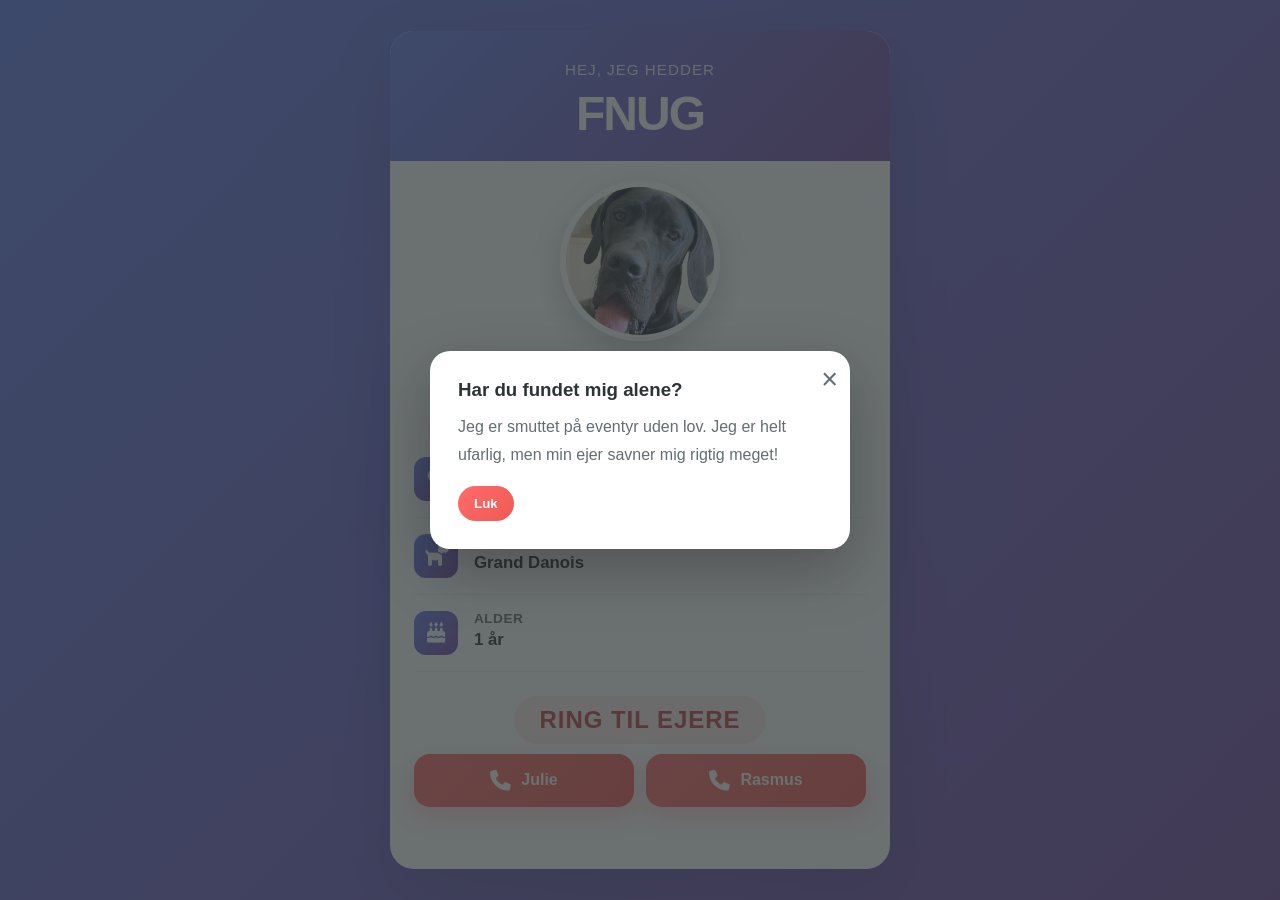
==== Fnug/index.html @ 240e0c10 "Added Fnug's profile page with updated information, including a new image, name, breed, and birthday" ====
<!DOCTYPE html>
<html lang="da">
<head>
    <meta charset="UTF-8">
    <meta name="viewport" content="width=device-width, initial-scale=1.0">
    <title>Mød min hund - Marvin</title>
    <link rel="stylesheet" href="https://cdnjs.cloudflare.com/ajax/libs/font-awesome/6.4.0/css/all.min.css">
    <link rel="stylesheet" href="../styles.css">
</head>
<body>

    <div class="profile-card">
        <div class="header-banner">
            <h2>Hej, jeg hedder</h2>
            <h1>FNUG</h1>
        </div>

        <img src="Fnug.JPEG" alt="Billede af hunden Fnug" class="avatar">

        <div class="content">
            <button class="status-badge" id="open-modal" type="button">
                <i class="fas fa-exclamation-circle"></i>
                Har du fundet mig alene?
            </button>

            <div class="info-section">
                <div class="info-item">
                    <div class="info-icon">
                        <i class="fas fa-map-marker-alt"></i>
                    </div>
                    <div class="info-content">
                        <div class="info-label">Adresse</div>
                        <a class="info-value address-link" href="https://www.google.com/maps/dir/?api=1&destination=Markusvej%2015%2C%208471%20Sabro" target="_blank" rel="noopener noreferrer" aria-label="Start navigation to the address">
                            Markusvej 15, 8471 Sabro
                        </a>
                    </div>
                </div>

                <div class="info-item">
                    <div class="info-icon">
                        <i class="fas fa-dog"></i>
                    </div>
                    <div class="info-content">
                        <div class="info-label">Race</div>
                        <div class="info-value">Grand Danois</div>
                    </div>
                </div>

                <div class="info-item">
                    <div class="info-icon">
                        <i class="fas fa-birthday-cake"></i>
                    </div>
                    <div class="info-content">
                        <div class="info-label">Alder</div>
                        <div class="info-value" id="age-value">Beregner alder...</div>
                    </div>
                </div>

            <div class="contact-footer">
                <div class="contact-label">Ring til ejere</div>
                <div class="contact-buttons">
                    <a href="tel:+4529391418" class="cta-button contact-button">
                        <i class="fas fa-phone"></i>
                        <span>Julie</span>
                    </a>
                <a href="tel:+4525357439" class="cta-button contact-button">
                    <i class="fas fa-phone"></i>
                    <span>Rasmus</span>
                </a>
                </div>
            </div>

            </div>
        </div>
    </div>

    <div class="modal-overlay" id="info-modal" aria-hidden="true" onclick="if (event.target === this) closeModal()">
        <div class="modal-card" role="dialog" aria-modal="true" aria-labelledby="modal-title">
            <button class="modal-close" id="close-modal" type="button" aria-label="Luk modal" onclick="closeModal()">×</button>
            <h3 id="modal-title">Har du fundet mig alene?</h3>
            <p>Jeg er smuttet på eventyr uden lov. Jeg er helt ufarlig, men min ejer savner mig rigtig meget!</p>
            <button class="modal-action" type="button" onclick="closeModal()">Luk</button>
        </div>
    </div>

    <script>
        const birthday = new Date('2025-09-17');
        const ageValue = document.getElementById('age-value');
        const modal = document.getElementById('info-modal');
        const openModalButton = document.getElementById('open-modal');
        const closeModalButton = document.getElementById('close-modal');
        const storageKey = 'fnug-info-modal-seen';

        function calculateAge(birthDate) {
            const today = new Date();
            let age = today.getFullYear() - birthDate.getFullYear();
            const monthDifference = today.getMonth() - birthDate.getMonth();

            if (monthDifference < 0 || (monthDifference === 0 && today.getDate() < birthDate.getDate())) {
                age--;
            }

            return age;
        }

        if (ageValue) {
            ageValue.textContent = `${calculateAge(birthday)} år`;
        }

        function openModal() {
            modal.classList.add('is-open');
            modal.setAttribute('aria-hidden', 'false');
            modal.style.display = 'flex';
            document.body.classList.add('modal-open');
        }

        function closeModal() {
            modal.classList.remove('is-open');
            modal.setAttribute('aria-hidden', 'true');
            modal.style.display = 'none';
            document.body.classList.remove('modal-open');
            localStorage.setItem(storageKey, 'true');
        }

        if (!localStorage.getItem(storageKey)) {
            openModal();
        }

        openModalButton?.addEventListener('click', openModal);
        closeModalButton?.addEventListener('click', (event) => {
            event.stopPropagation();
            closeModal();
        });

        document.addEventListener('keydown', (event) => {
            if (event.key === 'Escape' && modal.classList.contains('is-open')) {
                closeModal();
            }
        });
    </script>

</body>
</html>
---- styles.css ----
:root {
    --primary: #ff6b6b;
    --primary-dark: #ee5a52;
    --secondary: #4ecdc4;
    --background: linear-gradient(135deg, #667eea 0%, #764ba2 100%);
    --card-bg: #ffffff;
    --text-primary: #2d3436;
    --text-secondary: #636e72;
    --border-light: #f0f3f7;
    --success: #27ae60;
}

* {
    margin: 0;
    padding: 0;
    box-sizing: border-box;
}

body {
    font-family: -apple-system, BlinkMacSystemFont, "Segoe UI", Roboto, "Helvetica Neue", Arial, sans-serif;
    background: var(--background);
    color: var(--text-primary);
    min-height: 100vh;
    padding: 20px;
    display: flex;
    justify-content: center;
    align-items: center;
}

.profile-card {
    background: var(--card-bg);
    width: 100%;
    max-width: 500px;
    border-radius: 24px;
    box-shadow: 0 20px 60px rgba(0, 0, 0, 0.15);
    overflow: hidden;
    animation: slideUp 0.6s ease-out;
}

@keyframes slideUp {
    from {
        opacity: 0;
        transform: translateY(30px);
    }
    to {
        opacity: 1;
        transform: translateY(0);
    }
}

.header-banner {
    background: linear-gradient(135deg, #667eea 0%, #764ba2 100%);
    padding: 30px 24px 20px;
    text-align: center;
    color: white;
}

.avatar {
    width: 160px;
    height: 160px;
    border-radius: 50%;
    object-fit: cover;
    border: 6px solid white;
    margin: 20px auto 20px;
    display: block;
    box-shadow: 0 10px 30px rgba(0, 0, 0, 0.2);
}

h2 {
    font-size: 0.95rem;
    font-weight: 500;
    opacity: 0.9;
    margin-bottom: 8px;
    letter-spacing: 1px;
    text-transform: uppercase;
}

h1 {
    font-size: 3rem;
    font-weight: 800;
    margin: 0;
    letter-spacing: -2px;
}

.content {
    padding: 10px 24px 30px;
}

.status-badge {
    background: linear-gradient(135deg, #ff6b6b 0%, #ee5a52 100%);
    color: white;
    padding: 12px 20px;
    border: none;
    border-radius: 50px;
    font-weight: 700;
    font-size: 0.95rem;
    margin: 0 auto 28px;
    display: flex;
    align-items: center;
    justify-content: center;
    gap: 8px;
    width: fit-content;
    box-shadow: 0 4px 15px rgba(255, 107, 107, 0.3);
    animation: pulse 2s infinite;
    cursor: pointer;
    transition: transform 0.2s ease, box-shadow 0.2s ease;
}

.status-badge:hover {
    transform: translateY(-2px);
    box-shadow: 0 8px 20px rgba(255, 107, 107, 0.4);
}

@keyframes pulse {
    0%, 100% { transform: scale(1); }
    50% { transform: scale(1.05); }
}

.status-badge i {
    font-size: 1.1rem;
}

.bio-trigger {
    display: flex;
    align-items: center;
    justify-content: space-between;
    gap: 12px;
    width: 100%;
    border: none;
    background: #f8f9fa;
    color: var(--text-primary);
    padding: 18px 20px;
    border-radius: 12px;
    border-left: 4px solid var(--secondary);
    margin-bottom: 32px;
    font-size: 1.05rem;
    cursor: pointer;
    text-align: left;
    transition: transform 0.2s ease, box-shadow 0.2s ease;
}

.bio-trigger:hover {
    transform: translateY(-1px);
    box-shadow: 0 6px 20px rgba(0, 0, 0, 0.08);
}

.bio-trigger span {
    color: var(--secondary);
    font-weight: 700;
}

.modal-overlay {
    position: fixed;
    inset: 0;
    background: rgba(45, 52, 54, 0.7);
    display: none;
    align-items: center;
    justify-content: center;
    padding: 20px;
    z-index: 1000;
}

.modal-overlay.is-open {
    display: flex;
}

.modal-card {
    background: white;
    border-radius: 20px;
    padding: 28px;
    max-width: 420px;
    width: 100%;
    position: relative;
    box-shadow: 0 20px 60px rgba(0, 0, 0, 0.25);
}

.modal-card h3 {
    margin-bottom: 12px;
    color: var(--text-primary);
}

.modal-card p {
    line-height: 1.7;
    color: var(--text-secondary);
}

.modal-action {
    margin-top: 18px;
    border: none;
    background: linear-gradient(135deg, #ff6b6b 0%, #ee5a52 100%);
    color: white;
    padding: 10px 16px;
    border-radius: 999px;
    font-weight: 700;
    cursor: pointer;
}

.modal-close {
    position: absolute;
    top: 12px;
    right: 12px;
    border: none;
    background: transparent;
    font-size: 1.8rem;
    color: var(--text-secondary);
    cursor: pointer;
}

body.modal-open {
    overflow: hidden;
}

.info-section {
    margin-bottom: 32px;
    width: 100%;
}

.info-item {
    display: flex;
    align-items: flex-start;
    gap: 16px;
    padding: 16px 0;
    border-bottom: 1px solid var(--border-light);
}

.info-item:last-child {
    border-bottom: none;
}

.info-icon {
    width: 44px;
    height: 44px;
    background: linear-gradient(135deg, #667eea 0%, #764ba2 100%);
    border-radius: 12px;
    display: flex;
    align-items: center;
    justify-content: center;
    color: white;
    font-size: 1.3rem;
    flex-shrink: 0;
}

.info-content {
    flex: 1;
}

.info-label {
    font-size: 0.85rem;
    color: var(--text-secondary);
    font-weight: 600;
    text-transform: uppercase;
    letter-spacing: 0.5px;
    margin-bottom: 4px;
}

.info-value {
    font-size: 1.05rem;
    font-weight: 600;
    color: var(--text-primary);
}

.address-link {
    display: inline-block;
    text-decoration: none;
    color: var(--text-primary);
    transition: color 0.2s ease;
}

.address-link:hover {
    color: var(--secondary);
    text-decoration: underline;
}

.contact-footer {
    margin-top: 24px;
    text-align: center;
}

.contact-label {
    display: inline-block;
    margin-bottom: 10px;
    padding: 10px 25px;
    border-radius: 999px;
    background: rgba(255, 107, 107, 0.12);
    color: #c44545;
    font-size: 1.5rem;
    font-weight: 800;
    letter-spacing: 0.04em;
    text-transform: uppercase;
}

.contact-buttons {
    display: grid;
    grid-template-columns: 1fr 1fr;
    gap: 12px;
}

.cta-button {
    display: flex;
    align-items: center;
    justify-content: center;
    gap: 10px;
    background: linear-gradient(135deg, #ff6b6b 0%, #ee5a52 100%);
    color: white;
    text-decoration: none;
    padding: 16px 18px;
    border-radius: 16px;
    font-size: 1rem;
    font-weight: 700;
    border: none;
    cursor: pointer;
    box-shadow: 0 8px 25px rgba(255, 107, 107, 0.3);
    transition: all 0.3s ease;
    text-align: center;
    width: 100%;
}

.cta-button:hover {
    transform: translateY(-3px);
    box-shadow: 0 12px 35px rgba(255, 107, 107, 0.4);
}

.cta-button:active {
    transform: translateY(-1px);
}

.cta-button i {
    font-size: 1.3rem;
}

.footer-text {
    text-align: center;
    margin-top: 24px;
    font-size: 0.9rem;
    color: var(--text-secondary);
}

.landing-shell {
    width: 100%;
    max-width: 760px;
}

.landing-card {
    max-width: 760px;
}

.landing-intro {
    text-align: center;
    margin-bottom: 24px;
    color: var(--text-secondary);
    font-size: 1.05rem;
    line-height: 1.7;
}

.dogs-grid {
    display: grid;
    grid-template-columns: repeat(2, minmax(0, 1fr));
    gap: 18px;
}

.dog-card-link {
    text-decoration: none;
    color: inherit;
}

.dog-card {
    background: linear-gradient(145deg, #ffffff, #f9fbfd);
    border: 1px solid var(--border-light);
    border-radius: 20px;
    padding: 24px 20px;
    text-align: center;
    transition: transform 0.2s ease, box-shadow 0.2s ease;
    box-shadow: 0 8px 24px rgba(0, 0, 0, 0.06);
}

.dog-card:hover {
    transform: translateY(-3px);
    box-shadow: 0 12px 28px rgba(0, 0, 0, 0.1);
}

.small-avatar {
    width: 120px;
    height: 120px;
    margin: 0 auto 16px;
    border: 4px solid white;
    box-shadow: 0 10px 24px rgba(0, 0, 0, 0.12);
}

.dog-card h3 {
    font-size: 1.4rem;
    margin-bottom: 6px;
    color: var(--text-primary);
}

.dog-card p {
    color: var(--text-secondary);
    margin-bottom: 14px;
}

.dog-card-btn {
    display: inline-flex;
    align-items: center;
    justify-content: center;
    padding: 10px 16px;
    border-radius: 999px;
    background: linear-gradient(135deg, var(--primary) 0%, var(--primary-dark) 100%);
    color: white;
    font-weight: 700;
    font-size: 0.95rem;
}

@media (max-width: 480px) {
    .profile-card {
        border-radius: 16px;
    }

    h1 {
        font-size: 2.2rem;
    }

    .content {
        padding: 32px 20px 24px;
    }

    .cta-button {
        font-size: 1rem;
        padding: 16px 20px;
    }

    .dogs-grid {
        grid-template-columns: 1fr;
    }
}
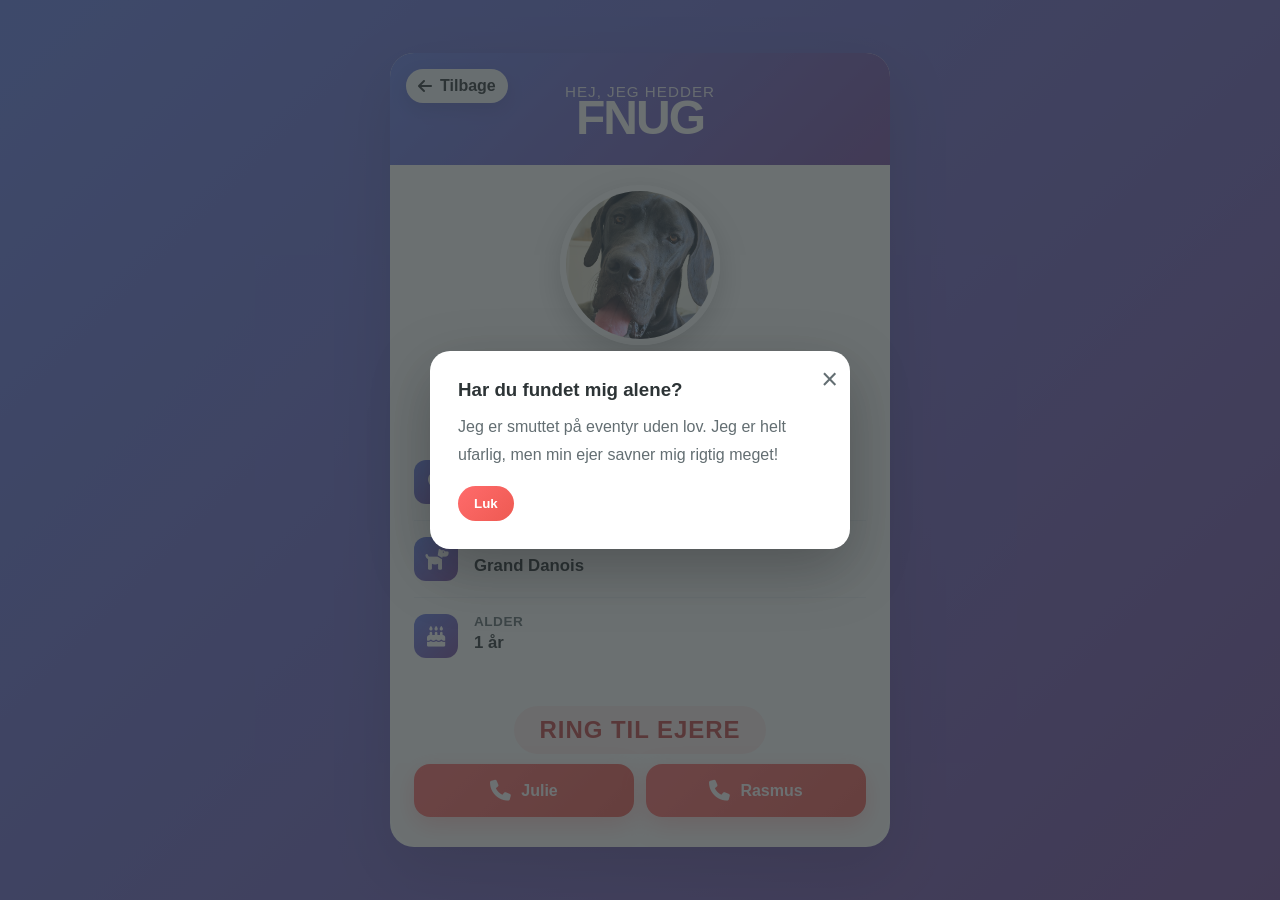
==== commit 81be1bda: "Added back buttons" ====
--- a/Fnug/index.html
+++ b/Fnug/index.html
@@ -10,6 +10,11 @@
 <body>
 
     <div class="profile-card">
+        <a class="back-link" href="../index.html" aria-label="Tilbage til hovedsiden">
+            <i class="fas fa-arrow-left"></i>
+            <span>Tilbage</span>
+        </a>
+
         <div class="header-banner">
             <h2>Hej, jeg hedder</h2>
             <h1>FNUG</h1>
@@ -55,6 +60,7 @@
                         <div class="info-value" id="age-value">Beregner alder...</div>
                     </div>
                 </div>
+            </div>
 
             <div class="contact-footer">
                 <div class="contact-label">Ring til ejere</div>
--- a/styles.css
+++ b/styles.css
@@ -35,6 +35,28 @@
     box-shadow: 0 20px 60px rgba(0, 0, 0, 0.15);
     overflow: hidden;
     animation: slideUp 0.6s ease-out;
+    position: relative;
+}
+
+.back-link {
+    position: absolute;
+    top: 16px;
+    left: 16px;
+    z-index: 2;
+    display: inline-flex;
+    align-items: center;
+    gap: 8px;
+    padding: 8px 12px;
+    border-radius: 999px;
+    background: rgba(255, 255, 255, 0.95);
+    color: var(--text-primary);
+    text-decoration: none;
+    font-weight: 700;
+    box-shadow: 0 6px 18px rgba(0, 0, 0, 0.12);
+}
+
+.back-link:hover {
+    transform: translateY(-1px);
 }
 
 @keyframes slideUp {
@@ -70,7 +92,7 @@
     font-size: 0.95rem;
     font-weight: 500;
     opacity: 0.9;
-    margin-bottom: 8px;
+    margin-bottom: -10px;
     letter-spacing: 1px;
     text-transform: uppercase;
 }
@@ -337,11 +359,11 @@
 
 .landing-shell {
     width: 100%;
-    max-width: 760px;
+    max-width: 1100px;
 }
 
 .landing-card {
-    max-width: 760px;
+    max-width: 1100px;
 }
 
 .landing-intro {
@@ -354,8 +376,9 @@
 
 .dogs-grid {
     display: grid;
-    grid-template-columns: repeat(2, minmax(0, 1fr));
+    grid-template-columns: repeat(3, minmax(0, 1fr));
     gap: 18px;
+    align-items: stretch;
 }
 
 .dog-card-link {
@@ -409,6 +432,12 @@
     font-size: 0.95rem;
 }
 
+@media (max-width: 900px) {
+    .dogs-grid {
+        grid-template-columns: repeat(2, minmax(0, 1fr));
+    }
+}
+
 @media (max-width: 480px) {
     .profile-card {
         border-radius: 16px;
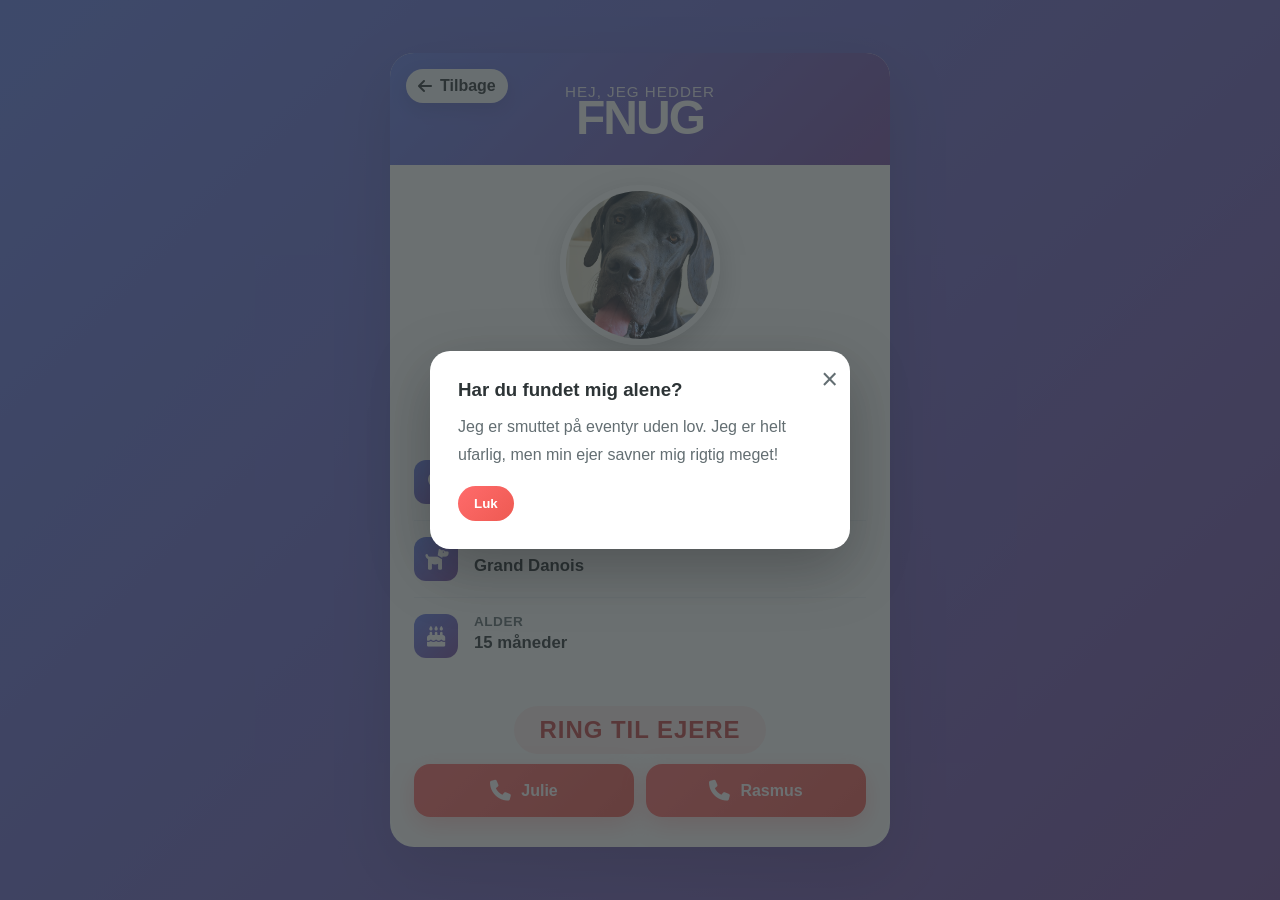
==== commit dc58b093: "Added months" ====
--- a/Fnug/index.html
+++ b/Fnug/index.html
@@ -99,18 +99,28 @@
 
         function calculateAge(birthDate) {
             const today = new Date();
-            let age = today.getFullYear() - birthDate.getFullYear();
-            const monthDifference = today.getMonth() - birthDate.getMonth();
+            let years = today.getFullYear() - birthDate.getFullYear();
+            let months = today.getMonth() - birthDate.getMonth();
 
-            if (monthDifference < 0 || (monthDifference === 0 && today.getDate() < birthDate.getDate())) {
-                age--;
+            if (months < 0 || (months === 0 && today.getDate() < birthDate.getDate())) {
+                years--;
+                months += 12;
             }
 
-            return age;
+            if (months === 0 && today.getDate() < birthDate.getDate()) {
+                months = 11;
+            }
+
+            if (years >= 3) {
+                return `${years} år`;
+            }
+
+            const totalMonths = years * 12 + months;
+            return `${totalMonths} måneder`;
         }
 
         if (ageValue) {
-            ageValue.textContent = `${calculateAge(birthday)} år`;
+            ageValue.textContent = calculateAge(birthday);
         }
 
         function openModal() {
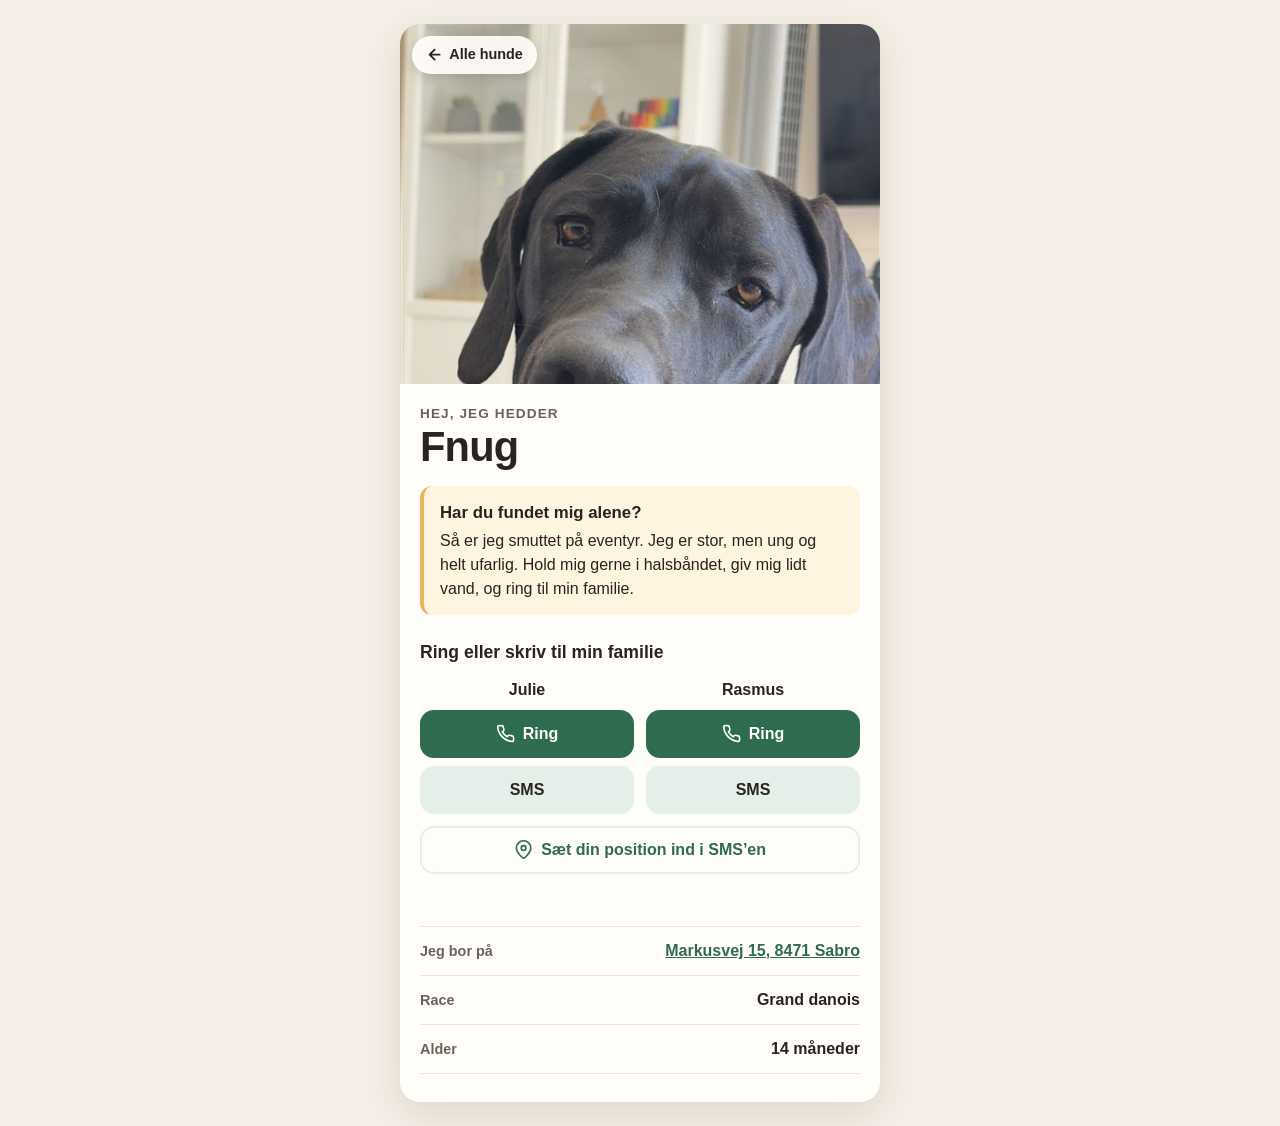
==== commit eca3142f: "Nyt design og bedre indhold til finder-siderne - Ring/SMS-knapper højt oppe, ingen automatisk pop-up" ====
--- a/Fnug/index.html
+++ b/Fnug/index.html
@@ -3,157 +3,80 @@
 <head>
     <meta charset="UTF-8">
     <meta name="viewport" content="width=device-width, initial-scale=1.0">
-    <title>Mød min hund - Marvin</title>
-    <link rel="stylesheet" href="https://cdnjs.cloudflare.com/ajax/libs/font-awesome/6.4.0/css/all.min.css">
+    <meta name="robots" content="noindex">
+    <meta name="theme-color" content="#2f6b4f">
+    <title>Fnug – har du fundet mig?</title>
+    <meta name="description" content="Fnug er en grand danois fra Sabro. Har du fundet mig, så ring til min familie.">
+    <meta property="og:title" content="Fnug – har du fundet mig?">
+    <meta property="og:description" content="Grand danois fra Markusvej i Sabro. Ring til Julie eller Rasmus.">
+    <meta property="og:image" content="https://markusvej.dk/Fnug/foto.jpg">
+    <meta property="og:url" content="https://markusvej.dk/Fnug/">
+    <link rel="icon" href="data:image/svg+xml,<svg xmlns='http://www.w3.org/2000/svg' viewBox='0 0 100 100'><text y='.9em' font-size='90'>🐾</text></svg>">
     <link rel="stylesheet" href="../styles.css">
 </head>
 <body>
 
-    <div class="profile-card">
-        <a class="back-link" href="../index.html" aria-label="Tilbage til hovedsiden">
-            <i class="fas fa-arrow-left"></i>
-            <span>Tilbage</span>
-        </a>
-
-        <div class="header-banner">
-            <h2>Hej, jeg hedder</h2>
-            <h1>FNUG</h1>
+    <main class="profile-card">
+        <div class="hero">
+            <img src="foto.jpg" alt="Fnug, en sort grand danois" style="object-position: center 15%">
+            <a class="back-link" href="../">
+                <svg class="icon" viewBox="0 0 24 24" fill="none" stroke="currentColor" stroke-width="2.5" stroke-linecap="round" stroke-linejoin="round" aria-hidden="true"><path d="M19 12H5M12 19l-7-7 7-7"/></svg>
+                Alle hunde
+            </a>
         </div>
 
-        <img src="Fnug.JPEG" alt="Billede af hunden Fnug" class="avatar">
+        <div class="content">
+            <p class="eyebrow">Hej, jeg hedder</p>
+            <h1>Fnug</h1>
 
-        <div class="content">
-            <button class="status-badge" id="open-modal" type="button">
-                <i class="fas fa-exclamation-circle"></i>
-                Har du fundet mig alene?
-            </button>
+            <div class="alert">
+                <h2>Har du fundet mig alene?</h2>
+                <p>Så er jeg smuttet på eventyr. Jeg er stor, men ung og helt ufarlig. Hold mig gerne i halsbåndet, giv mig lidt vand, og ring til min familie.</p>
+            </div>
 
-            <div class="info-section">
-                <div class="info-item">
-                    <div class="info-icon">
-                        <i class="fas fa-map-marker-alt"></i>
-                    </div>
-                    <div class="info-content">
-                        <div class="info-label">Adresse</div>
-                        <a class="info-value address-link" href="https://www.google.com/maps/dir/?api=1&destination=Markusvej%2015%2C%208471%20Sabro" target="_blank" rel="noopener noreferrer" aria-label="Start navigation to the address">
-                            Markusvej 15, 8471 Sabro
-                        </a>
-                    </div>
+            <h2 class="section-title">Ring eller skriv til min familie</h2>
+            <div class="contacts">
+                <div class="contact">
+                    <span class="contact-name">Julie</span>
+                    <a href="tel:+4529391418" class="button button-primary">
+                        <svg class="icon" viewBox="0 0 24 24" fill="none" stroke="currentColor" stroke-width="2" stroke-linecap="round" stroke-linejoin="round" aria-hidden="true"><path d="M22 16.9v3a2 2 0 0 1-2.2 2 19.8 19.8 0 0 1-8.6-3.1 19.5 19.5 0 0 1-6-6A19.8 19.8 0 0 1 2.1 4.2 2 2 0 0 1 4.1 2h3a2 2 0 0 1 2 1.7c.1 1 .4 1.9.7 2.8a2 2 0 0 1-.5 2.1L8 9.9a16 16 0 0 0 6 6l1.3-1.3a2 2 0 0 1 2.1-.4c.9.3 1.8.6 2.8.7a2 2 0 0 1 1.7 2z"/></svg>
+                        Ring
+                    </a>
+                    <a href="sms:+4529391418?&body=Hej%20Julie%2C%20jeg%20har%20fundet%20Fnug." class="button button-secondary" data-phone="+4529391418" data-sms-body="Hej Julie, jeg har fundet Fnug.">SMS</a>
                 </div>
-
-                <div class="info-item">
-                    <div class="info-icon">
-                        <i class="fas fa-dog"></i>
-                    </div>
-                    <div class="info-content">
-                        <div class="info-label">Race</div>
-                        <div class="info-value">Grand Danois</div>
-                    </div>
-                </div>
-
-                <div class="info-item">
-                    <div class="info-icon">
-                        <i class="fas fa-birthday-cake"></i>
-                    </div>
-                    <div class="info-content">
-                        <div class="info-label">Alder</div>
-                        <div class="info-value" id="age-value">Beregner alder...</div>
-                    </div>
+                <div class="contact">
+                    <span class="contact-name">Rasmus</span>
+                    <a href="tel:+4525357439" class="button button-primary">
+                        <svg class="icon" viewBox="0 0 24 24" fill="none" stroke="currentColor" stroke-width="2" stroke-linecap="round" stroke-linejoin="round" aria-hidden="true"><path d="M22 16.9v3a2 2 0 0 1-2.2 2 19.8 19.8 0 0 1-8.6-3.1 19.5 19.5 0 0 1-6-6A19.8 19.8 0 0 1 2.1 4.2 2 2 0 0 1 4.1 2h3a2 2 0 0 1 2 1.7c.1 1 .4 1.9.7 2.8a2 2 0 0 1-.5 2.1L8 9.9a16 16 0 0 0 6 6l1.3-1.3a2 2 0 0 1 2.1-.4c.9.3 1.8.6 2.8.7a2 2 0 0 1 1.7 2z"/></svg>
+                        Ring
+                    </a>
+                    <a href="sms:+4525357439?&body=Hej%20Rasmus%2C%20jeg%20har%20fundet%20Fnug." class="button button-secondary" data-phone="+4525357439" data-sms-body="Hej Rasmus, jeg har fundet Fnug.">SMS</a>
                 </div>
             </div>
 
-            <div class="contact-footer">
-                <div class="contact-label">Ring til ejere</div>
-                <div class="contact-buttons">
-                    <a href="tel:+4529391418" class="cta-button contact-button">
-                        <i class="fas fa-phone"></i>
-                        <span>Julie</span>
-                    </a>
-                <a href="tel:+4525357439" class="cta-button contact-button">
-                    <i class="fas fa-phone"></i>
-                    <span>Rasmus</span>
-                </a>
+            <button type="button" class="button button-ghost" id="share-location" hidden>
+                <svg class="icon" viewBox="0 0 24 24" fill="none" stroke="currentColor" stroke-width="2" stroke-linecap="round" stroke-linejoin="round" aria-hidden="true"><path d="M21 10c0 7-9 13-9 13s-9-6-9-13a9 9 0 0 1 18 0z"/><circle cx="12" cy="10" r="3"/></svg>
+                Sæt din position ind i SMS’en
+            </button>
+            <p class="location-status" id="location-status" aria-live="polite"></p>
+
+            <dl class="facts">
+                <div class="fact">
+                    <dt>Jeg bor på</dt>
+                    <dd><a href="https://www.google.com/maps/dir/?api=1&destination=Markusvej%2015%2C%208471%20Sabro" target="_blank" rel="noopener noreferrer">Markusvej 15, 8471 Sabro</a></dd>
                 </div>
-            </div>
+                <div class="fact">
+                    <dt>Race</dt>
+                    <dd>Grand danois</dd>
+                </div>
+                <div class="fact">
+                    <dt>Alder</dt>
+                    <dd id="age-value" data-birthday="2025-09-17">Født 17. september 2025</dd>
+                </div>
+            </dl>
+        </div>
+    </main>
 
-            </div>
-        </div>
-    </div>
-
-    <div class="modal-overlay" id="info-modal" aria-hidden="true" onclick="if (event.target === this) closeModal()">
-        <div class="modal-card" role="dialog" aria-modal="true" aria-labelledby="modal-title">
-            <button class="modal-close" id="close-modal" type="button" aria-label="Luk modal" onclick="closeModal()">×</button>
-            <h3 id="modal-title">Har du fundet mig alene?</h3>
-            <p>Jeg er smuttet på eventyr uden lov. Jeg er helt ufarlig, men min ejer savner mig rigtig meget!</p>
-            <button class="modal-action" type="button" onclick="closeModal()">Luk</button>
-        </div>
-    </div>
-
-    <script>
-        const birthday = new Date('2025-09-17');
-        const ageValue = document.getElementById('age-value');
-        const modal = document.getElementById('info-modal');
-        const openModalButton = document.getElementById('open-modal');
-        const closeModalButton = document.getElementById('close-modal');
-        const storageKey = 'fnug-info-modal-seen';
-
-        function calculateAge(birthDate) {
-            const today = new Date();
-            let years = today.getFullYear() - birthDate.getFullYear();
-            let months = today.getMonth() - birthDate.getMonth();
-
-            if (months < 0 || (months === 0 && today.getDate() < birthDate.getDate())) {
-                years--;
-                months += 12;
-            }
-
-            if (months === 0 && today.getDate() < birthDate.getDate()) {
-                months = 11;
-            }
-
-            if (years >= 3) {
-                return `${years} år`;
-            }
-
-            const totalMonths = years * 12 + months;
-            return `${totalMonths} måneder`;
-        }
-
-        if (ageValue) {
-            ageValue.textContent = calculateAge(birthday);
-        }
-
-        function openModal() {
-            modal.classList.add('is-open');
-            modal.setAttribute('aria-hidden', 'false');
-            modal.style.display = 'flex';
-            document.body.classList.add('modal-open');
-        }
-
-        function closeModal() {
-            modal.classList.remove('is-open');
-            modal.setAttribute('aria-hidden', 'true');
-            modal.style.display = 'none';
-            document.body.classList.remove('modal-open');
-            localStorage.setItem(storageKey, 'true');
-        }
-
-        if (!localStorage.getItem(storageKey)) {
-            openModal();
-        }
-
-        openModalButton?.addEventListener('click', openModal);
-        closeModalButton?.addEventListener('click', (event) => {
-            event.stopPropagation();
-            closeModal();
-        });
-
-        document.addEventListener('keydown', (event) => {
-            if (event.key === 'Escape' && modal.classList.contains('is-open')) {
-                closeModal();
-            }
-        });
-    </script>
-
+    <script src="../hund.js"></script>
 </body>
 </html>
--- a/styles.css
+++ b/styles.css
@@ -1,13 +1,30 @@
 :root {
-    --primary: #ff6b6b;
-    --primary-dark: #ee5a52;
-    --secondary: #4ecdc4;
-    --background: linear-gradient(135deg, #667eea 0%, #764ba2 100%);
-    --card-bg: #ffffff;
-    --text-primary: #2d3436;
-    --text-secondary: #636e72;
-    --border-light: #f0f3f7;
-    --success: #27ae60;
+    --bg: #f5efe7;
+    --card: #fffdf9;
+    --text: #2a2420;
+    --muted: #6d625a;
+    --line: #ece3d8;
+    --accent: #2f6b4f;
+    --accent-dark: #24543e;
+    --accent-soft: #e3efe8;
+    --alert-bg: #fff4e0;
+    --alert-line: #e8b464;
+    --radius: 20px;
+}
+
+@media (prefers-color-scheme: dark) {
+    :root {
+        --bg: #1b1916;
+        --card: #262320;
+        --text: #f3ede6;
+        --muted: #b5aaa0;
+        --line: #3a3531;
+        --accent: #4f9c76;
+        --accent-dark: #3f845f;
+        --accent-soft: #2c3b33;
+        --alert-bg: #3a2f1e;
+        --alert-line: #b88a3e;
+    }
 }
 
 * {
@@ -18,445 +35,309 @@
 
 body {
     font-family: -apple-system, BlinkMacSystemFont, "Segoe UI", Roboto, "Helvetica Neue", Arial, sans-serif;
-    background: var(--background);
-    color: var(--text-primary);
+    background: var(--bg);
+    color: var(--text);
+    line-height: 1.5;
     min-height: 100vh;
-    padding: 20px;
-    display: flex;
-    justify-content: center;
-    align-items: center;
-}
+    padding: 24px 16px;
+}
+
+a {
+    color: inherit;
+}
+
+.icon {
+    width: 1.2em;
+    height: 1.2em;
+    flex-shrink: 0;
+}
+
+/* Hundeprofil */
 
 .profile-card {
-    background: var(--card-bg);
+    background: var(--card);
     width: 100%;
-    max-width: 500px;
-    border-radius: 24px;
-    box-shadow: 0 20px 60px rgba(0, 0, 0, 0.15);
+    max-width: 480px;
+    margin: 0 auto;
+    border-radius: var(--radius);
+    box-shadow: 0 12px 40px rgba(60, 40, 20, 0.12);
     overflow: hidden;
-    animation: slideUp 0.6s ease-out;
     position: relative;
+}
+
+.hero {
+    position: relative;
+    aspect-ratio: 4 / 3;
+    background: var(--line);
+}
+
+.hero img {
+    width: 100%;
+    height: 100%;
+    object-fit: cover;
+    display: block;
 }
 
 .back-link {
     position: absolute;
-    top: 16px;
-    left: 16px;
-    z-index: 2;
+    top: 12px;
+    left: 12px;
     display: inline-flex;
     align-items: center;
+    gap: 6px;
+    padding: 8px 14px;
+    border-radius: 999px;
+    background: rgba(255, 253, 249, 0.92);
+    color: #2a2420;
+    text-decoration: none;
+    font-weight: 600;
+    font-size: 0.9rem;
+    box-shadow: 0 4px 14px rgba(0, 0, 0, 0.15);
+}
+
+.content {
+    padding: 20px 20px 28px;
+}
+
+.eyebrow {
+    font-size: 0.85rem;
+    font-weight: 600;
+    letter-spacing: 0.08em;
+    text-transform: uppercase;
+    color: var(--muted);
+}
+
+h1 {
+    font-size: 2.6rem;
+    font-weight: 800;
+    letter-spacing: -0.02em;
+    line-height: 1.1;
+    margin-bottom: 16px;
+}
+
+.alert {
+    background: var(--alert-bg);
+    border-left: 4px solid var(--alert-line);
+    border-radius: 12px;
+    padding: 14px 16px;
+    margin-bottom: 24px;
+}
+
+.alert h2 {
+    font-size: 1.05rem;
+    margin-bottom: 4px;
+}
+
+.alert p {
+    color: var(--text);
+}
+
+.section-title {
+    font-size: 1.1rem;
+    font-weight: 700;
+    margin-bottom: 12px;
+}
+
+.contacts {
+    display: grid;
+    grid-template-columns: 1fr 1fr;
+    gap: 12px;
+    margin-bottom: 12px;
+}
+
+.contact {
+    display: flex;
+    flex-direction: column;
     gap: 8px;
-    padding: 8px 12px;
-    border-radius: 999px;
-    background: rgba(255, 255, 255, 0.95);
-    color: var(--text-primary);
-    text-decoration: none;
+}
+
+.contact-name {
     font-weight: 700;
-    box-shadow: 0 6px 18px rgba(0, 0, 0, 0.12);
-}
-
-.back-link:hover {
-    transform: translateY(-1px);
-}
-
-@keyframes slideUp {
-    from {
-        opacity: 0;
-        transform: translateY(30px);
-    }
-    to {
-        opacity: 1;
-        transform: translateY(0);
-    }
-}
-
-.header-banner {
-    background: linear-gradient(135deg, #667eea 0%, #764ba2 100%);
-    padding: 30px 24px 20px;
     text-align: center;
-    color: white;
-}
-
-.avatar {
-    width: 160px;
-    height: 160px;
-    border-radius: 50%;
-    object-fit: cover;
-    border: 6px solid white;
-    margin: 20px auto 20px;
-    display: block;
-    box-shadow: 0 10px 30px rgba(0, 0, 0, 0.2);
-}
-
-h2 {
-    font-size: 0.95rem;
-    font-weight: 500;
-    opacity: 0.9;
-    margin-bottom: -10px;
-    letter-spacing: 1px;
-    text-transform: uppercase;
-}
-
-h1 {
-    font-size: 3rem;
-    font-weight: 800;
-    margin: 0;
-    letter-spacing: -2px;
-}
-
-.content {
-    padding: 10px 24px 30px;
-}
-
-.status-badge {
-    background: linear-gradient(135deg, #ff6b6b 0%, #ee5a52 100%);
-    color: white;
-    padding: 12px 20px;
-    border: none;
-    border-radius: 50px;
-    font-weight: 700;
-    font-size: 0.95rem;
-    margin: 0 auto 28px;
+}
+
+.button {
     display: flex;
     align-items: center;
     justify-content: center;
     gap: 8px;
-    width: fit-content;
-    box-shadow: 0 4px 15px rgba(255, 107, 107, 0.3);
-    animation: pulse 2s infinite;
-    cursor: pointer;
-    transition: transform 0.2s ease, box-shadow 0.2s ease;
-}
-
-.status-badge:hover {
-    transform: translateY(-2px);
-    box-shadow: 0 8px 20px rgba(255, 107, 107, 0.4);
-}
-
-@keyframes pulse {
-    0%, 100% { transform: scale(1); }
-    50% { transform: scale(1.05); }
-}
-
-.status-badge i {
-    font-size: 1.1rem;
-}
-
-.bio-trigger {
-    display: flex;
-    align-items: center;
-    justify-content: space-between;
-    gap: 12px;
-    width: 100%;
-    border: none;
-    background: #f8f9fa;
-    color: var(--text-primary);
-    padding: 18px 20px;
-    border-radius: 12px;
-    border-left: 4px solid var(--secondary);
-    margin-bottom: 32px;
-    font-size: 1.05rem;
-    cursor: pointer;
-    text-align: left;
-    transition: transform 0.2s ease, box-shadow 0.2s ease;
-}
-
-.bio-trigger:hover {
-    transform: translateY(-1px);
-    box-shadow: 0 6px 20px rgba(0, 0, 0, 0.08);
-}
-
-.bio-trigger span {
-    color: var(--secondary);
-    font-weight: 700;
-}
-
-.modal-overlay {
-    position: fixed;
-    inset: 0;
-    background: rgba(45, 52, 54, 0.7);
-    display: none;
-    align-items: center;
-    justify-content: center;
-    padding: 20px;
-    z-index: 1000;
-}
-
-.modal-overlay.is-open {
-    display: flex;
-}
-
-.modal-card {
-    background: white;
-    border-radius: 20px;
-    padding: 28px;
-    max-width: 420px;
-    width: 100%;
-    position: relative;
-    box-shadow: 0 20px 60px rgba(0, 0, 0, 0.25);
-}
-
-.modal-card h3 {
-    margin-bottom: 12px;
-    color: var(--text-primary);
-}
-
-.modal-card p {
-    line-height: 1.7;
-    color: var(--text-secondary);
-}
-
-.modal-action {
-    margin-top: 18px;
-    border: none;
-    background: linear-gradient(135deg, #ff6b6b 0%, #ee5a52 100%);
-    color: white;
-    padding: 10px 16px;
-    border-radius: 999px;
-    font-weight: 700;
-    cursor: pointer;
-}
-
-.modal-close {
-    position: absolute;
-    top: 12px;
-    right: 12px;
-    border: none;
-    background: transparent;
-    font-size: 1.8rem;
-    color: var(--text-secondary);
-    cursor: pointer;
-}
-
-body.modal-open {
-    overflow: hidden;
-}
-
-.info-section {
-    margin-bottom: 32px;
-    width: 100%;
-}
-
-.info-item {
-    display: flex;
-    align-items: flex-start;
-    gap: 16px;
-    padding: 16px 0;
-    border-bottom: 1px solid var(--border-light);
-}
-
-.info-item:last-child {
-    border-bottom: none;
-}
-
-.info-icon {
-    width: 44px;
-    height: 44px;
-    background: linear-gradient(135deg, #667eea 0%, #764ba2 100%);
-    border-radius: 12px;
-    display: flex;
-    align-items: center;
-    justify-content: center;
-    color: white;
-    font-size: 1.3rem;
-    flex-shrink: 0;
-}
-
-.info-content {
-    flex: 1;
-}
-
-.info-label {
-    font-size: 0.85rem;
-    color: var(--text-secondary);
-    font-weight: 600;
-    text-transform: uppercase;
-    letter-spacing: 0.5px;
-    margin-bottom: 4px;
-}
-
-.info-value {
-    font-size: 1.05rem;
-    font-weight: 600;
-    color: var(--text-primary);
-}
-
-.address-link {
-    display: inline-block;
-    text-decoration: none;
-    color: var(--text-primary);
-    transition: color 0.2s ease;
-}
-
-.address-link:hover {
-    color: var(--secondary);
-    text-decoration: underline;
-}
-
-.contact-footer {
-    margin-top: 24px;
-    text-align: center;
-}
-
-.contact-label {
-    display: inline-block;
-    margin-bottom: 10px;
-    padding: 10px 25px;
-    border-radius: 999px;
-    background: rgba(255, 107, 107, 0.12);
-    color: #c44545;
-    font-size: 1.5rem;
-    font-weight: 800;
-    letter-spacing: 0.04em;
-    text-transform: uppercase;
-}
-
-.contact-buttons {
-    display: grid;
-    grid-template-columns: 1fr 1fr;
-    gap: 12px;
-}
-
-.cta-button {
-    display: flex;
-    align-items: center;
-    justify-content: center;
-    gap: 10px;
-    background: linear-gradient(135deg, #ff6b6b 0%, #ee5a52 100%);
-    color: white;
-    text-decoration: none;
-    padding: 16px 18px;
-    border-radius: 16px;
+    min-height: 48px;
+    padding: 12px 14px;
+    border-radius: 14px;
     font-size: 1rem;
     font-weight: 700;
+    text-decoration: none;
     border: none;
     cursor: pointer;
-    box-shadow: 0 8px 25px rgba(255, 107, 107, 0.3);
-    transition: all 0.3s ease;
+    font-family: inherit;
+    width: 100%;
+}
+
+.button-primary {
+    background: var(--accent);
+    color: #fff;
+}
+
+.button-primary:hover {
+    background: var(--accent-dark);
+}
+
+.button-secondary {
+    background: var(--accent-soft);
+    color: var(--text);
+}
+
+.button-ghost {
+    background: transparent;
+    color: var(--accent);
+    border: 2px solid var(--accent-soft);
+}
+
+.location-status {
+    font-size: 0.9rem;
+    color: var(--muted);
     text-align: center;
-    width: 100%;
-}
-
-.cta-button:hover {
-    transform: translateY(-3px);
-    box-shadow: 0 12px 35px rgba(255, 107, 107, 0.4);
-}
-
-.cta-button:active {
-    transform: translateY(-1px);
-}
-
-.cta-button i {
-    font-size: 1.3rem;
-}
-
-.footer-text {
+    margin-top: 8px;
+    min-height: 1.4em;
+}
+
+.facts {
+    margin-top: 24px;
+    border-top: 1px solid var(--line);
+}
+
+.fact {
+    display: flex;
+    justify-content: space-between;
+    align-items: baseline;
+    gap: 16px;
+    padding: 12px 0;
+    border-bottom: 1px solid var(--line);
+}
+
+.fact dt {
+    color: var(--muted);
+    font-size: 0.9rem;
+    font-weight: 600;
+}
+
+.fact dd {
+    font-weight: 600;
+    text-align: right;
+}
+
+.fact dd a {
+    color: var(--accent);
+}
+
+.note {
+    margin-top: 20px;
+    color: var(--muted);
+}
+
+/* Forside */
+
+.landing {
+    max-width: 960px;
+    margin: 0 auto;
+}
+
+.landing-header {
     text-align: center;
-    margin-top: 24px;
-    font-size: 0.9rem;
-    color: var(--text-secondary);
-}
-
-.landing-shell {
-    width: 100%;
-    max-width: 1100px;
-}
-
-.landing-card {
-    max-width: 1100px;
-}
-
-.landing-intro {
-    text-align: center;
-    margin-bottom: 24px;
-    color: var(--text-secondary);
-    font-size: 1.05rem;
-    line-height: 1.7;
+    margin: 8px 0 24px;
+}
+
+.landing-header p {
+    color: var(--muted);
+    max-width: 520px;
+    margin: 0 auto;
 }
 
 .dogs-grid {
     display: grid;
     grid-template-columns: repeat(3, minmax(0, 1fr));
-    gap: 18px;
-    align-items: stretch;
-}
-
-.dog-card-link {
+    gap: 16px;
+}
+
+.dog-card {
+    display: block;
+    background: var(--card);
+    border-radius: var(--radius);
+    overflow: hidden;
     text-decoration: none;
-    color: inherit;
-}
-
-.dog-card {
-    background: linear-gradient(145deg, #ffffff, #f9fbfd);
-    border: 1px solid var(--border-light);
-    border-radius: 20px;
-    padding: 24px 20px;
-    text-align: center;
+    box-shadow: 0 8px 24px rgba(60, 40, 20, 0.1);
     transition: transform 0.2s ease, box-shadow 0.2s ease;
-    box-shadow: 0 8px 24px rgba(0, 0, 0, 0.06);
 }
 
 .dog-card:hover {
     transform: translateY(-3px);
-    box-shadow: 0 12px 28px rgba(0, 0, 0, 0.1);
-}
-
-.small-avatar {
-    width: 120px;
-    height: 120px;
-    margin: 0 auto 16px;
-    border: 4px solid white;
-    box-shadow: 0 10px 24px rgba(0, 0, 0, 0.12);
-}
-
-.dog-card h3 {
+    box-shadow: 0 12px 30px rgba(60, 40, 20, 0.16);
+}
+
+.dog-card img {
+    width: 100%;
+    aspect-ratio: 1 / 1;
+    object-fit: cover;
+    display: block;
+}
+
+.dog-card-body {
+    padding: 14px 16px 18px;
+}
+
+.dog-card h2 {
     font-size: 1.4rem;
-    margin-bottom: 6px;
-    color: var(--text-primary);
 }
 
 .dog-card p {
-    color: var(--text-secondary);
-    margin-bottom: 14px;
-}
-
-.dog-card-btn {
-    display: inline-flex;
-    align-items: center;
-    justify-content: center;
-    padding: 10px 16px;
-    border-radius: 999px;
-    background: linear-gradient(135deg, var(--primary) 0%, var(--primary-dark) 100%);
-    color: white;
-    font-weight: 700;
-    font-size: 0.95rem;
-}
-
-@media (max-width: 900px) {
-    .dogs-grid {
-        grid-template-columns: repeat(2, minmax(0, 1fr));
-    }
-}
-
-@media (max-width: 480px) {
-    .profile-card {
-        border-radius: 16px;
-    }
-
-    h1 {
-        font-size: 2.2rem;
-    }
-
-    .content {
-        padding: 32px 20px 24px;
-    }
-
-    .cta-button {
-        font-size: 1rem;
-        padding: 16px 20px;
-    }
-
+    color: var(--muted);
+}
+
+@media (max-width: 720px) {
     .dogs-grid {
         grid-template-columns: 1fr;
-    }
-}
+        max-width: 420px;
+        margin: 0 auto;
+    }
+
+    .dog-card {
+        display: grid;
+        grid-template-columns: 112px 1fr;
+        align-items: center;
+    }
+
+    .dog-card img {
+        height: 112px;
+    }
+}
+
+@media (max-width: 360px) {
+    .contacts {
+        grid-template-columns: 1fr;
+    }
+}
+
+@media (prefers-reduced-motion: no-preference) {
+    .profile-card {
+        animation: slideUp 0.4s ease-out;
+    }
+}
+
+@media (prefers-reduced-motion: reduce) {
+    .dog-card,
+    .dog-card:hover {
+        transition: none;
+        transform: none;
+    }
+}
+
+@keyframes slideUp {
+    from {
+        opacity: 0;
+        transform: translateY(16px);
+    }
+    to {
+        opacity: 1;
+        transform: translateY(0);
+    }
+}
